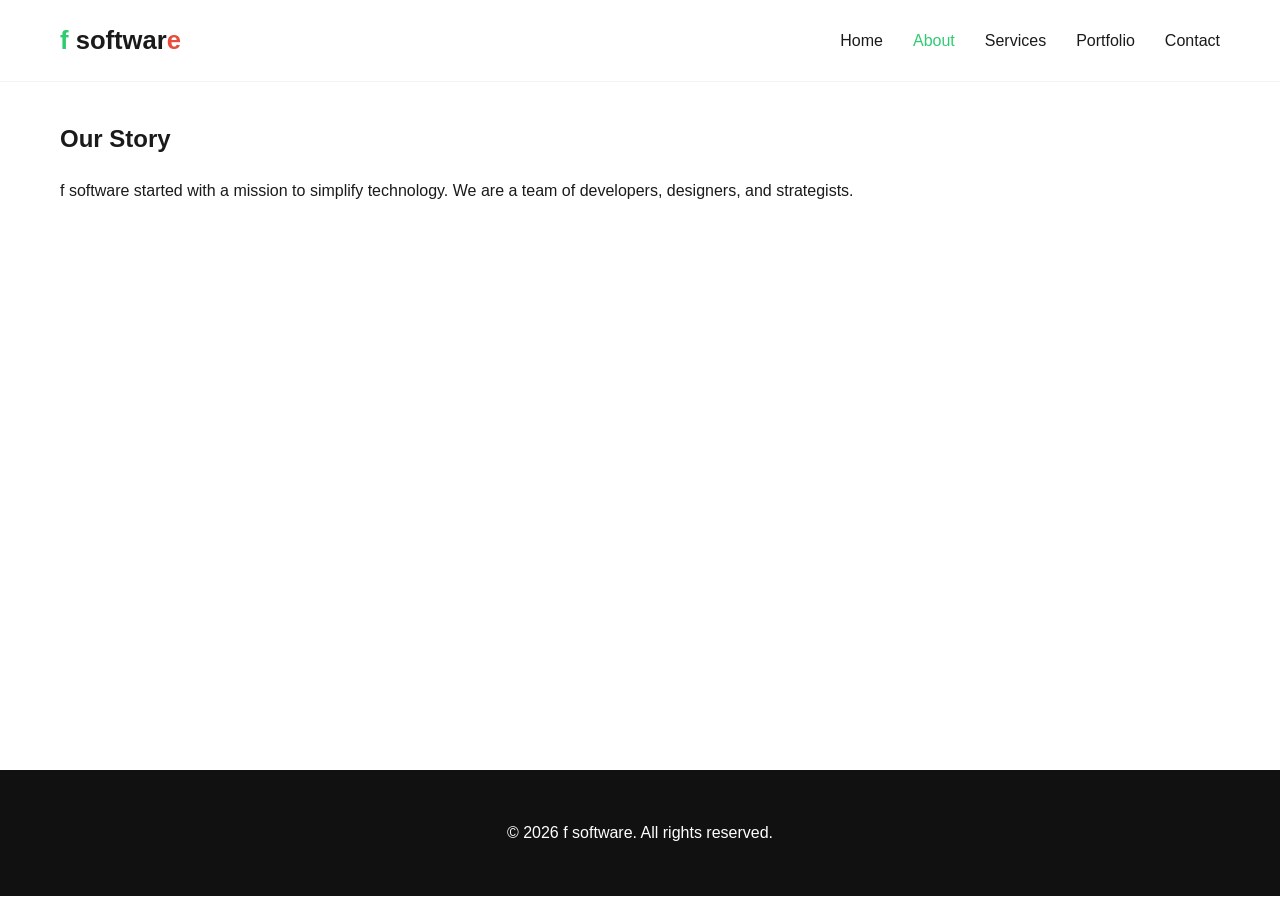
==== about.html @ 9ffc1ad4 "Add about.html with company information" ====
<!DOCTYPE html>
<html lang="en">
<head>
    <link rel="stylesheet" href="style.css">
    <title>About Us | f software</title>
</head>
<body>
    <header>
        <div class="container">
            <nav>
                <div class="logo"><span class="f">f</span> softwar<span class="e">e</span></div>
                <ul class="nav-links">
                    <li><a href="index.html">Home</a></li>
                    <li><a href="about.html" class="active">About</a></li>
                    <li><a href="services.html">Services</a></li>
                    <li><a href="portfolio.html">Portfolio</a></li>
                    <li><a href="contact.html">Contact</a></li>
                </ul>
            </nav>
        </div>
    </header>

    <section>
        <div class="container">
            <h2>Our Story</h2>
            <p style="margin-top: 20px;">f software started with a mission to simplify technology. We are a team of developers, designers, and strategists.</p>
        </div>
    </section>

    <footer><p>&copy; 2026 f software. All rights reserved.</p></footer>
</body>
</html>
---- style.css ----
:root {
    --primary-green: #2ecc71;
    --primary-black: #1a1a1a;
    --primary-red: #e74c3c;
    --white: #ffffff;
    --text-gray: #555;
    --transition: all 0.3s ease;
}

* { margin: 0; padding: 0; box-sizing: border-box; font-family: 'Inter', sans-serif; }
body { line-height: 1.6; color: var(--primary-black); }
a { text-decoration: none; transition: var(--transition); }
ul { list-style: none; }
.container { max-width: 1200px; margin: 0 auto; padding: 0 20px; }

/* Header & Nav */
header {
    position: fixed; top: 0; width: 100%; z-index: 1000;
    background: rgba(255, 255, 255, 0.6);
    backdrop-filter: blur(15px);
    border-bottom: 1px solid rgba(0,0,0,0.05);
    padding: 20px 0;
}
nav { display: flex; justify-content: space-between; align-items: center; }
.logo { font-size: 1.6rem; font-weight: 800; }
.logo .f { color: var(--primary-green); }
.logo .e { color: var(--primary-red); }

.nav-links { display: flex; gap: 30px; }
.nav-links a { color: var(--primary-black); font-weight: 500; }
.nav-links a:hover, .nav-links a.active { color: var(--primary-green); }

/* Common Sections */
section { padding: 120px 0; min-height: 80vh; }
h1 { font-size: 3.5rem; margin-bottom: 20px; }
.btn { padding: 12px 30px; border-radius: 50px; display: inline-block; font-weight: 600; cursor: pointer; border: none; }
.btn-green { background: var(--primary-green); color: white; }

/* Footer */
footer { background: #111; color: white; padding: 50px 0; text-align: center; margin-top: 50px; }
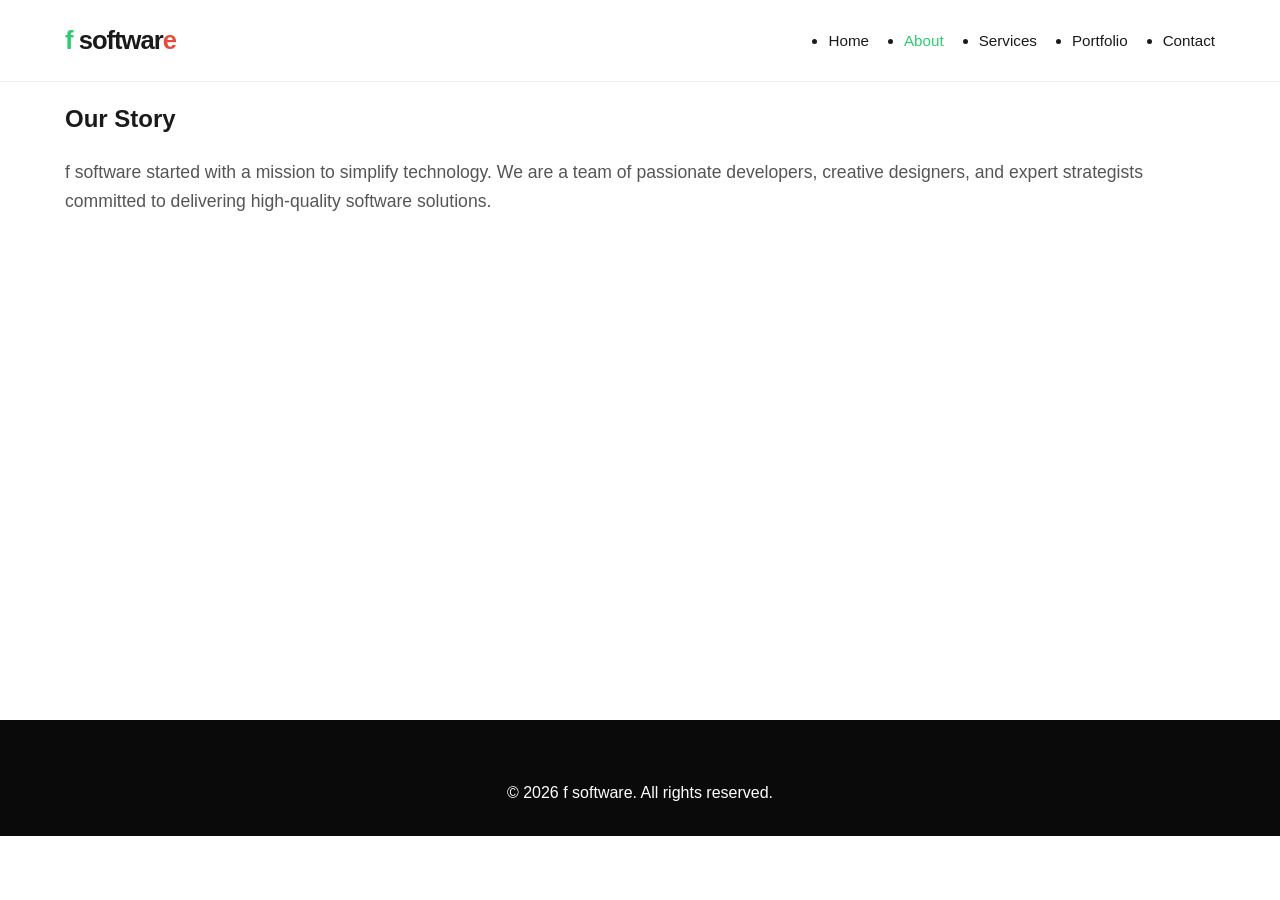
==== commit ae77b3c1: "Enhance About Us section and add mobile menu toggle Updated the About Us section to enhance the desc" ====
--- a/about.html
+++ b/about.html
@@ -1,6 +1,8 @@
 <!DOCTYPE html>
 <html lang="en">
 <head>
+    <meta charset="UTF-8">
+    <meta name="viewport" content="width=device-width, initial-scale=1.0">
     <link rel="stylesheet" href="style.css">
     <title>About Us | f software</title>
 </head>
@@ -9,6 +11,7 @@
         <div class="container">
             <nav>
                 <div class="logo"><span class="f">f</span> softwar<span class="e">e</span></div>
+                <div class="menu-toggle" id="mobile-menu">☰</div>
                 <ul class="nav-links">
                     <li><a href="index.html">Home</a></li>
                     <li><a href="about.html" class="active">About</a></li>
@@ -23,10 +26,12 @@
     <section>
         <div class="container">
             <h2>Our Story</h2>
-            <p style="margin-top: 20px;">f software started with a mission to simplify technology. We are a team of developers, designers, and strategists.</p>
+            <p style="margin-top: 20px; font-size: 1.1rem; color: var(--text-gray);">f software started with a mission to simplify technology. We are a team of passionate developers, creative designers, and expert strategists committed to delivering high-quality software solutions.</p>
         </div>
     </section>
 
     <footer><p>&copy; 2026 f software. All rights reserved.</p></footer>
+
+    <script src="script.js"></script>
 </body>
 </html>
--- a/style.css
+++ b/style.css
@@ -1,40 +1,171 @@
+/* --- Root Variables & Reset --- */
 :root {
     --primary-green: #2ecc71;
     --primary-black: #1a1a1a;
     --primary-red: #e74c3c;
     --white: #ffffff;
+    --light-bg: #f8f9fa;
     --text-gray: #555;
-    --transition: all 0.3s ease;
+    --transition: all 0.4s cubic-bezier(0.165, 0.84, 0.44, 1);
+    --shadow: 0 10px 30px rgba(0,0,0,0.08);
 }
 
-* { margin: 0; padding: 0; box-sizing: border-box; font-family: 'Inter', sans-serif; }
-body { line-height: 1.6; color: var(--primary-black); }
-a { text-decoration: none; transition: var(--transition); }
-ul { list-style: none; }
-.container { max-width: 1200px; margin: 0 auto; padding: 0 20px; }
+* {
+    margin: 0;
+    padding: 0;
+    box-sizing: border-box;
+    font-family: 'Inter', -apple-system, sans-serif;
+}
 
-/* Header & Nav */
+html { scroll-behavior: smooth; }
+
+body {
+    line-height: 1.6;
+    color: var(--primary-black);
+    background-color: var(--white);
+    overflow-x: hidden;
+}
+
+.container {
+    max-width: 1200px;
+    margin: 0 auto;
+    padding: 0 25px;
+}
+
+/* --- Navigation Header --- */
 header {
-    position: fixed; top: 0; width: 100%; z-index: 1000;
-    background: rgba(255, 255, 255, 0.6);
+    position: fixed;
+    top: 0;
+    width: 100%;
+    z-index: 1000;
+    padding: 20px 0;
+    background: rgba(255, 255, 255, 0.4);
     backdrop-filter: blur(15px);
+    -webkit-backdrop-filter: blur(15px);
     border-bottom: 1px solid rgba(0,0,0,0.05);
-    padding: 20px 0;
+    transition: var(--transition);
 }
-nav { display: flex; justify-content: space-between; align-items: center; }
-.logo { font-size: 1.6rem; font-weight: 800; }
+
+header.scrolled {
+    padding: 12px 0;
+    background: rgba(255, 255, 255, 0.9);
+    box-shadow: var(--shadow);
+}
+
+nav {
+    display: flex;
+    justify-content: space-between;
+    align-items: center;
+}
+
+.logo {
+    font-size: 1.6rem;
+    font-weight: 800;
+    letter-spacing: -1px;
+}
+
 .logo .f { color: var(--primary-green); }
 .logo .e { color: var(--primary-red); }
 
-.nav-links { display: flex; gap: 30px; }
-.nav-links a { color: var(--primary-black); font-weight: 500; }
-.nav-links a:hover, .nav-links a.active { color: var(--primary-green); }
+.nav-links {
+    display: flex;
+    gap: 35px;
+    align-items: center;
+}
 
-/* Common Sections */
-section { padding: 120px 0; min-height: 80vh; }
-h1 { font-size: 3.5rem; margin-bottom: 20px; }
-.btn { padding: 12px 30px; border-radius: 50px; display: inline-block; font-weight: 600; cursor: pointer; border: none; }
-.btn-green { background: var(--primary-green); color: white; }
+.nav-links a {
+    color: var(--primary-black);
+    font-weight: 500;
+    font-size: 0.95rem;
+    text-decoration: none;
+    transition: var(--transition);
+}
 
-/* Footer */
-footer { background: #111; color: white; padding: 50px 0; text-align: center; margin-top: 50px; }
+.nav-links a:hover, .nav-links a.active {
+    color: var(--primary-green);
+}
+
+/* Hamburger Menu Toggle */
+.menu-toggle {
+    display: none;
+    font-size: 1.8rem;
+    cursor: pointer;
+    user-select: none;
+}
+
+/* --- Sections Common --- */
+section {
+    padding: 100px 0;
+    min-height: 80vh;
+}
+
+.btn {
+    padding: 14px 32px;
+    border-radius: 50px;
+    font-weight: 600;
+    display: inline-block;
+    border: none;
+    cursor: pointer;
+    transition: var(--transition);
+    text-decoration: none;
+}
+
+.btn-green {
+    background: var(--primary-green);
+    color: white;
+}
+
+.btn-green:hover {
+    transform: translateY(-3px);
+    box-shadow: 0 10px 20px rgba(46, 204, 113, 0.2);
+}
+
+/* --- Mobile Responsive (Media Query) --- */
+@media (max-width: 768px) {
+    header { padding: 15px 0; }
+    
+    .menu-toggle { display: block; }
+
+    .nav-links {
+        position: fixed;
+        top: 0;
+        right: -100%; /* স্ক্রিনের বাইরে */
+        width: 80%;
+        height: 100vh;
+        background: white;
+        flex-direction: column;
+        justify-content: center;
+        gap: 30px;
+        box-shadow: -10px 0 30px rgba(0,0,0,0.1);
+        transition: 0.5s cubic-bezier(0.77,0.2,0.05,1.0);
+    }
+
+    .nav-links.active {
+        right: 0; /* স্ক্রিনে চলে আসবে */
+    }
+
+    /* Titles & Spacing */
+    h1 { font-size: 2.2rem !important; }
+    h2 { font-size: 1.8rem !important; }
+    
+    /* Grid adjustments */
+    .grid, .portfolio-grid, .services-grid {
+        grid-template-columns: 1fr !important;
+    }
+}
+
+/* --- Footer --- */
+footer {
+    background: #0a0a0a;
+    color: white;
+    padding: 60px 0 30px;
+    text-align: center;
+}
+
+.footer-bottom {
+    border-top: 1px solid #222;
+    padding-top: 25px;
+    margin-top: 30px;
+    font-size: 0.9rem;
+    color: #666;
+}
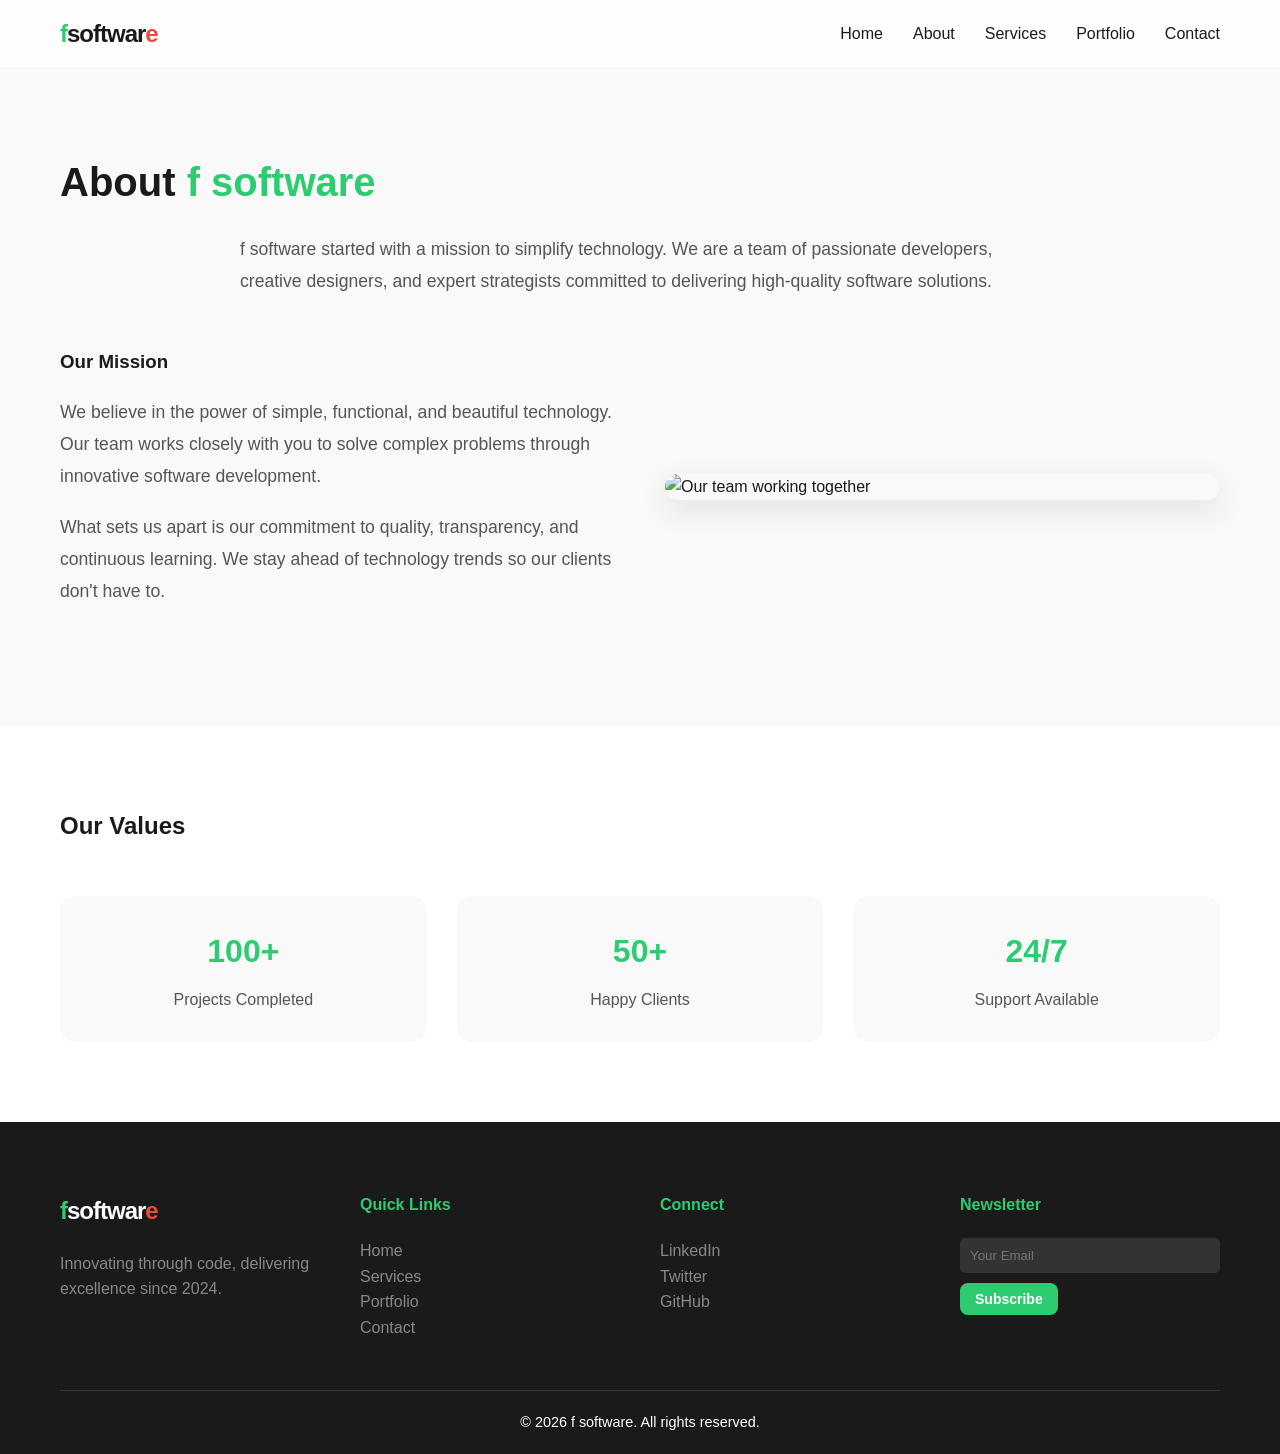
==== commit 5fb3e341: "Add styles and content to about.html" ====
--- a/about.html
+++ b/about.html
@@ -5,12 +5,116 @@
     <meta name="viewport" content="width=device-width, initial-scale=1.0">
     <link rel="stylesheet" href="style.css">
     <title>About Us | f software</title>
+    <style>
+        /* About page specific styles */
+        .about-section {
+            padding: 150px 0 100px;
+            min-height: 60vh;
+            background: var(--light-gray);
+        }
+        
+        .about-section h2 {
+            font-size: 2.5rem;
+            margin-bottom: 20px;
+            color: var(--primary-black);
+        }
+        
+        .about-section h2 span {
+            color: var(--primary-green);
+        }
+        
+        .about-section p {
+            max-width: 800px;
+            margin: 20px auto;
+            font-size: 1.1rem;
+            color: var(--text-gray);
+            line-height: 1.8;
+        }
+        
+        .about-grid {
+            display: grid;
+            grid-template-columns: 1fr 1fr;
+            gap: 50px;
+            align-items: center;
+            margin-top: 50px;
+        }
+        
+        .about-image {
+            width: 100%;
+            border-radius: 20px;
+            overflow: hidden;
+            box-shadow: var(--shadow);
+        }
+        
+        .about-image img {
+            width: 100%;
+            height: auto;
+            display: block;
+            transition: var(--transition);
+        }
+        
+        .about-image:hover img {
+            transform: scale(1.05);
+        }
+        
+        .values-section {
+            padding: 80px 0;
+            background: white;
+        }
+        
+        .values-grid {
+            display: grid;
+            grid-template-columns: repeat(3, 1fr);
+            gap: 30px;
+            margin-top: 50px;
+        }
+        
+        .value-card {
+            text-align: center;
+            padding: 30px;
+            border-radius: 15px;
+            background: var(--light-gray);
+            transition: var(--transition);
+        }
+        
+        .value-card:hover {
+            transform: translateY(-10px);
+            box-shadow: var(--shadow);
+        }
+        
+        .value-card h3 {
+            color: var(--primary-green);
+            font-size: 2rem;
+            margin-bottom: 10px;
+        }
+        
+        .value-card p {
+            color: var(--text-gray);
+        }
+        
+        .team-section {
+            padding: 80px 0;
+            background: var(--light-gray);
+        }
+        
+        @media (max-width: 768px) {
+            .about-grid {
+                grid-template-columns: 1fr;
+            }
+            
+            .values-grid {
+                grid-template-columns: 1fr;
+            }
+        }
+    </style>
 </head>
 <body>
     <header>
         <div class="container">
             <nav>
-                <div class="logo"><span class="f">f</span> softwar<span class="e">e</span></div>
+                <div class="logo">
+                    <span class="f">f</span><span class="soft">softwar</span><span class="e">e</span>
+                </div>
                 <div class="menu-toggle" id="mobile-menu">☰</div>
                 <ul class="nav-links">
                     <li><a href="index.html">Home</a></li>
@@ -23,14 +127,81 @@
         </div>
     </header>
 
-    <section>
+    <main>
+        <!-- About Section -->
+        <section class="about-section">
+            <div class="container">
+                <h2 class="reveal">About <span>f software</span></h2>
+                <p class="reveal">f software started with a mission to simplify technology. We are a team of passionate developers, creative designers, and expert strategists committed to delivering high-quality software solutions.</p>
+                
+                <div class="about-grid">
+                    <div class="reveal">
+                        <h3>Our Mission</h3>
+                        <p>We believe in the power of simple, functional, and beautiful technology. Our team works closely with you to solve complex problems through innovative software development.</p>
+                        <p>What sets us apart is our commitment to quality, transparency, and continuous learning. We stay ahead of technology trends so our clients don't have to.</p>
+                    </div>
+                    <div class="about-image reveal">
+                        <img src="https://images.unsplash.com/photo-1522071820081-009f0129c71c?auto=format&fit=crop&w=600&q=80" alt="Our team working together">
+                    </div>
+                </div>
+            </div>
+        </section>
+
+        <!-- Values Section -->
+        <section class="values-section">
+            <div class="container">
+                <h2 class="section-title reveal">Our Values</h2>
+                <div class="values-grid">
+                    <div class="value-card reveal">
+                        <h3>100+</h3>
+                        <p>Projects Completed</p>
+                    </div>
+                    <div class="value-card reveal">
+                        <h3>50+</h3>
+                        <p>Happy Clients</p>
+                    </div>
+                    <div class="value-card reveal">
+                        <h3>24/7</h3>
+                        <p>Support Available</p>
+                    </div>
+                </div>
+            </div>
+        </section>
+    </main>
+
+    <footer>
         <div class="container">
-            <h2>Our Story</h2>
-            <p style="margin-top: 20px; font-size: 1.1rem; color: var(--text-gray);">f software started with a mission to simplify technology. We are a team of passionate developers, creative designers, and expert strategists committed to delivering high-quality software solutions.</p>
+            <div class="footer-grid">
+                <div class="footer-col">
+                    <div class="logo" style="margin-bottom: 20px;">
+                        <span class="f">f</span><span style="color: white;">softwar</span><span class="e">e</span>
+                    </div>
+                    <p style="color: #888;">Innovating through code, delivering excellence since 2024.</p>
+                </div>
+                <div class="footer-col">
+                    <h4>Quick Links</h4>
+                    <ul style="color: #888;">
+                        <li><a href="index.html">Home</a></li>
+                        <li><a href="services.html">Services</a></li>
+                        <li><a href="portfolio.html">Portfolio</a></li>
+                        <li><a href="contact.html">Contact</a></li>
+                    </ul>
+                </div>
+                <div class="footer-col">
+                    <h4>Connect</h4>
+                    <p style="color: #888;">LinkedIn<br>Twitter<br>GitHub</p>
+                </div>
+                <div class="footer-col">
+                    <h4>Newsletter</h4>
+                    <input type="email" placeholder="Your Email" style="width: 100%; padding: 10px; background: #333; border: none; color: white; margin-bottom: 10px; border-radius: 5px;">
+                    <button class="btn btn-primary" style="padding: 8px 15px; font-size: 14px;">Subscribe</button>
+                </div>
+            </div>
+            <div class="footer-bottom">
+                <p>&copy; 2026 f software. All rights reserved.</p>
+            </div>
         </div>
-    </section>
-
-    <footer><p>&copy; 2026 f software. All rights reserved.</p></footer>
+    </footer>
 
     <script src="script.js"></script>
 </body>
--- a/style.css
+++ b/style.css
@@ -1,23 +1,22 @@
-/* --- Root Variables & Reset --- */
+/* --- Root Variables --- */
 :root {
     --primary-green: #2ecc71;
     --primary-black: #1a1a1a;
     --primary-red: #e74c3c;
     --white: #ffffff;
-    --light-bg: #f8f9fa;
+    --light-gray: #f9f9f9;
     --text-gray: #555;
-    --transition: all 0.4s cubic-bezier(0.165, 0.84, 0.44, 1);
-    --shadow: 0 10px 30px rgba(0,0,0,0.08);
+    --transition: all 0.3s cubic-bezier(0.25, 0.8, 0.25, 1);
+    --shadow: 0 10px 30px rgba(0,0,0,0.1);
 }
 
+/* --- Global Styles --- */
 * {
     margin: 0;
     padding: 0;
     box-sizing: border-box;
-    font-family: 'Inter', -apple-system, sans-serif;
+    font-family: 'Inter', -apple-system, BlinkMacSystemFont, "Segoe UI", Roboto, sans-serif;
 }
-
-html { scroll-behavior: smooth; }
 
 body {
     line-height: 1.6;
@@ -26,30 +25,45 @@
     overflow-x: hidden;
 }
 
+html {
+    scroll-behavior: smooth;
+}
+
+ul { list-style: none; }
+a { text-decoration: none; color: inherit; transition: var(--transition); }
+
 .container {
     max-width: 1200px;
     margin: 0 auto;
-    padding: 0 25px;
+    padding: 0 20px;
 }
 
-/* --- Navigation Header --- */
+.btn {
+    padding: 12px 28px;
+    border-radius: 8px;
+    font-weight: 600;
+    cursor: pointer;
+    display: inline-block;
+    border: none;
+    transition: var(--transition);
+}
+
+.btn-primary { background: var(--primary-green); color: white; }
+.btn-primary:hover { background: #27ae60; transform: translateY(-3px); box-shadow: var(--shadow); }
+
+.btn-secondary { background: transparent; border: 2px solid var(--primary-black); color: var(--primary-black); }
+.btn-secondary:hover { background: var(--primary-black); color: white; }
+
+/* --- Header & Navigation --- */
 header {
     position: fixed;
     top: 0;
     width: 100%;
     z-index: 1000;
-    padding: 20px 0;
-    background: rgba(255, 255, 255, 0.4);
-    backdrop-filter: blur(15px);
-    -webkit-backdrop-filter: blur(15px);
+    background: rgba(255, 255, 255, 0.8);
+    backdrop-filter: blur(10px);
     border-bottom: 1px solid rgba(0,0,0,0.05);
-    transition: var(--transition);
-}
-
-header.scrolled {
-    padding: 12px 0;
-    background: rgba(255, 255, 255, 0.9);
-    box-shadow: var(--shadow);
+    padding: 15px 0;
 }
 
 nav {
@@ -59,113 +73,55 @@
 }
 
 .logo {
-    font-size: 1.6rem;
+    font-size: 1.5rem;
     font-weight: 800;
     letter-spacing: -1px;
 }
 
-.logo .f { color: var(--primary-green); }
-.logo .e { color: var(--primary-red); }
+.logo span.f { color: var(--primary-green); }
+.logo span.soft { color: var(--primary-black); }
+.logo span.e { color: var(--primary-red); }
 
-.nav-links {
-    display: flex;
-    gap: 35px;
-    align-items: center;
-}
+.nav-links { display: flex; gap: 30px; }
+.nav-links a:hover { color: var(--primary-green); }
 
-.nav-links a {
-    color: var(--primary-black);
-    font-weight: 500;
-    font-size: 0.95rem;
-    text-decoration: none;
-    transition: var(--transition);
-}
-
-.nav-links a:hover, .nav-links a.active {
-    color: var(--primary-green);
-}
-
-/* Hamburger Menu Toggle */
-.menu-toggle {
-    display: none;
-    font-size: 1.8rem;
-    cursor: pointer;
-    user-select: none;
-}
-
-/* --- Sections Common --- */
-section {
-    padding: 100px 0;
-    min-height: 80vh;
-}
-
-.btn {
-    padding: 14px 32px;
-    border-radius: 50px;
-    font-weight: 600;
-    display: inline-block;
-    border: none;
-    cursor: pointer;
-    transition: var(--transition);
-    text-decoration: none;
-}
-
-.btn-green {
-    background: var(--primary-green);
-    color: white;
-}
-
-.btn-green:hover {
-    transform: translateY(-3px);
-    box-shadow: 0 10px 20px rgba(46, 204, 113, 0.2);
-}
-
-/* --- Mobile Responsive (Media Query) --- */
-@media (max-width: 768px) {
-    header { padding: 15px 0; }
-    
-    .menu-toggle { display: block; }
-
-    .nav-links {
-        position: fixed;
-        top: 0;
-        right: -100%; /* স্ক্রিনের বাইরে */
-        width: 80%;
-        height: 100vh;
-        background: white;
-        flex-direction: column;
-        justify-content: center;
-        gap: 30px;
-        box-shadow: -10px 0 30px rgba(0,0,0,0.1);
-        transition: 0.5s cubic-bezier(0.77,0.2,0.05,1.0);
-    }
-
-    .nav-links.active {
-        right: 0; /* স্ক্রিনে চলে আসবে */
-    }
-
-    /* Titles & Spacing */
-    h1 { font-size: 2.2rem !important; }
-    h2 { font-size: 1.8rem !important; }
-    
-    /* Grid adjustments */
-    .grid, .portfolio-grid, .services-grid {
-        grid-template-columns: 1fr !important;
-    }
-}
+.menu-toggle { display: none; font-size: 1.5rem; cursor: pointer; }
 
 /* --- Footer --- */
 footer {
-    background: #0a0a0a;
+    background: var(--primary-black);
     color: white;
-    padding: 60px 0 30px;
-    text-align: center;
+    padding: 70px 0 20px;
 }
 
-.footer-bottom {
-    border-top: 1px solid #222;
-    padding-top: 25px;
-    margin-top: 30px;
-    font-size: 0.9rem;
-    color: #666;
+.footer-grid {
+    display: grid;
+    grid-template-columns: repeat(auto-fit, minmax(200px, 1fr));
+    gap: 40px;
+    margin-bottom: 50px;
 }
+
+.footer-col h4 { margin-bottom: 20px; color: var(--primary-green); }
+.footer-bottom { text-align: center; padding-top: 20px; border-top: 1px solid #333; font-size: 0.9rem; }
+
+/* --- Animations --- */
+.reveal { opacity: 0; transform: translateY(30px); transition: 0.8s all ease; }
+.reveal.active { opacity: 1; transform: translateY(0); }
+
+/* --- Mobile Responsive --- */
+@media (max-width: 768px) {
+    .nav-links {
+        position: fixed;
+        top: 70px;
+        right: -100%;
+        background: white;
+        flex-direction: column;
+        width: 100%;
+        text-align: center;
+        padding: 40px;
+        box-shadow: var(--shadow);
+        transition: 0.4s;
+    }
+    .nav-links.active { right: 0; }
+    .menu-toggle { display: block; }
+}
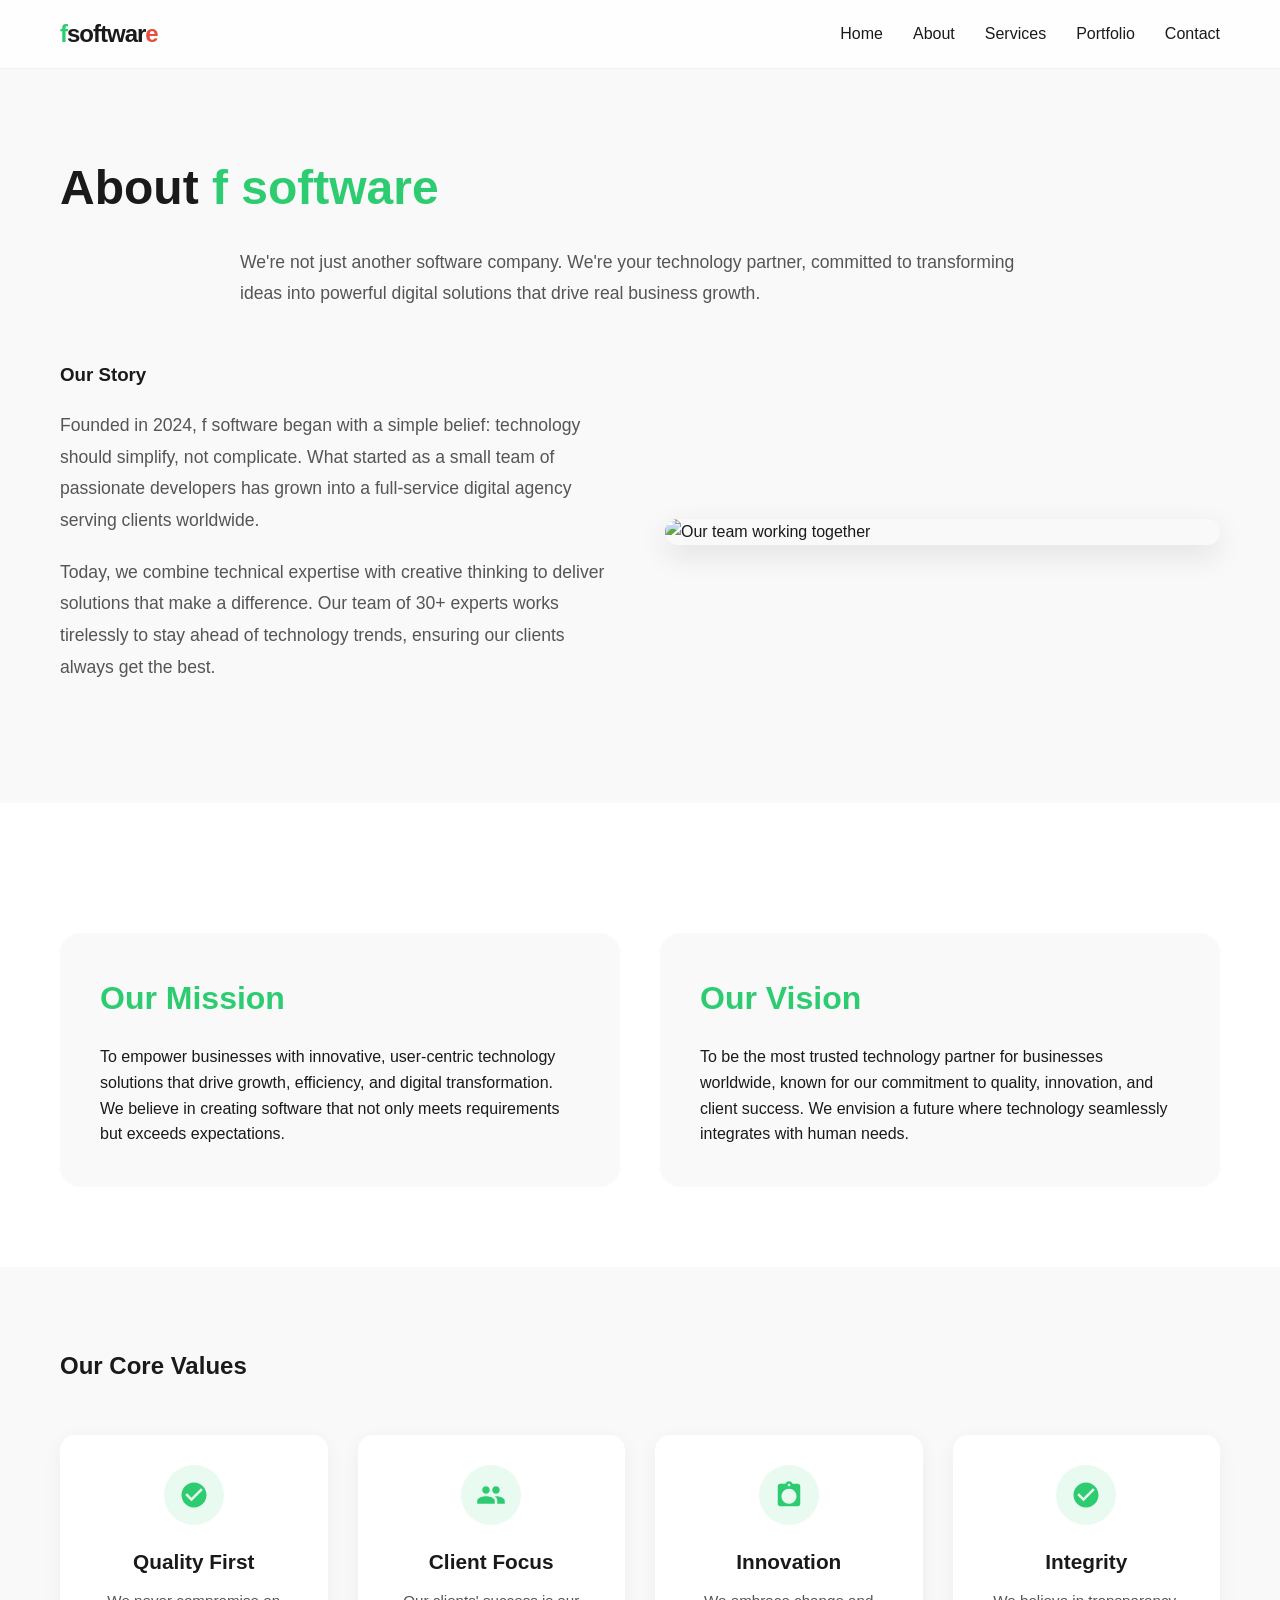
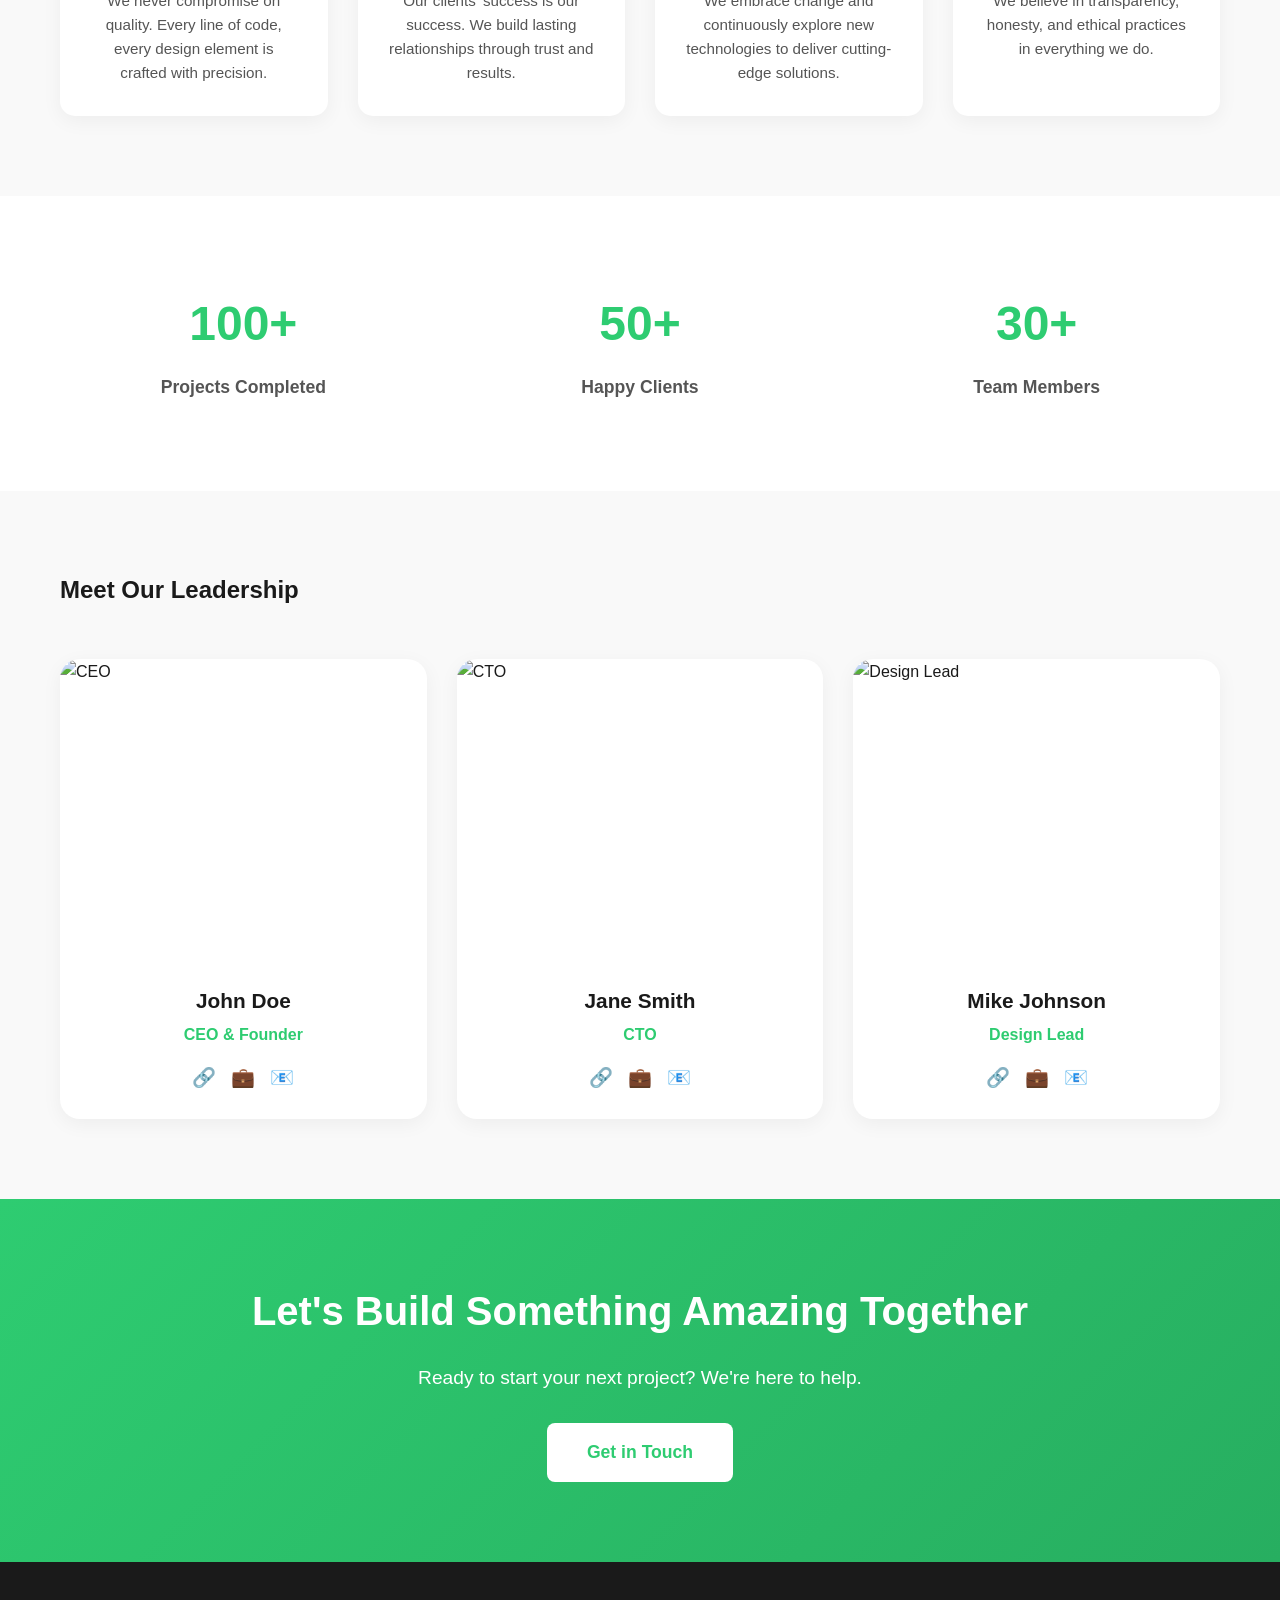
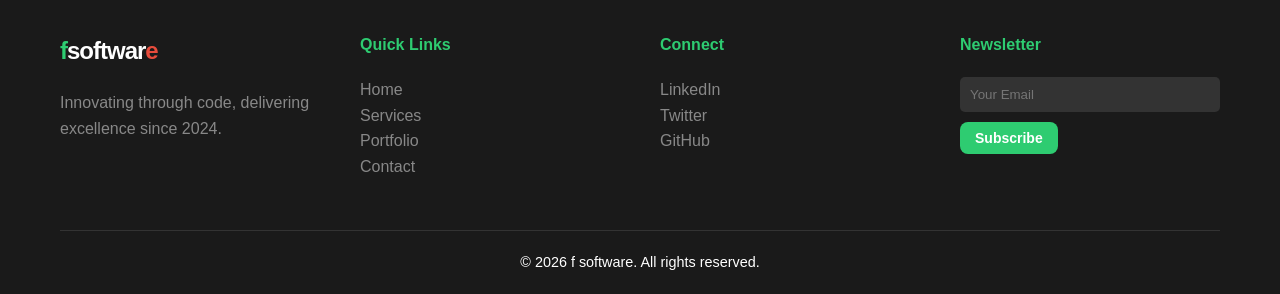
==== commit 9f31ef2c: "Revamp about page layout and content" ====
--- a/about.html
+++ b/about.html
@@ -9,12 +9,11 @@
         /* About page specific styles */
         .about-section {
             padding: 150px 0 100px;
-            min-height: 60vh;
             background: var(--light-gray);
         }
         
         .about-section h2 {
-            font-size: 2.5rem;
+            font-size: 3rem;
             margin-bottom: 20px;
             color: var(--primary-black);
         }
@@ -57,52 +56,250 @@
             transform: scale(1.05);
         }
         
+        .mission-vision {
+            padding: 80px 0;
+            background: white;
+        }
+        
+        .mission-vision-grid {
+            display: grid;
+            grid-template-columns: repeat(2, 1fr);
+            gap: 40px;
+            margin-top: 50px;
+        }
+        
+        .mission-card, .vision-card {
+            padding: 40px;
+            border-radius: 20px;
+            background: var(--light-gray);
+            transition: var(--transition);
+            height: 100%;
+        }
+        
+        .mission-card:hover, .vision-card:hover {
+            transform: translateY(-10px);
+            box-shadow: var(--shadow);
+        }
+        
+        .mission-card h3, .vision-card h3 {
+            color: var(--primary-green);
+            font-size: 2rem;
+            margin-bottom: 20px;
+        }
+        
         .values-section {
             padding: 80px 0;
+            background: var(--light-gray);
+        }
+        
+        .values-grid {
+            display: grid;
+            grid-template-columns: repeat(4, 1fr);
+            gap: 30px;
+            margin-top: 50px;
+        }
+        
+        .value-card {
+            text-align: center;
+            padding: 30px;
+            border-radius: 15px;
             background: white;
-        }
-        
-        .values-grid {
+            transition: var(--transition);
+            box-shadow: 0 5px 20px rgba(0,0,0,0.05);
+        }
+        
+        .value-card:hover {
+            transform: translateY(-10px);
+            box-shadow: var(--shadow);
+        }
+        
+        .value-icon {
+            width: 60px;
+            height: 60px;
+            background: rgba(46, 204, 113, 0.1);
+            border-radius: 50%;
+            display: flex;
+            align-items: center;
+            justify-content: center;
+            margin: 0 auto 20px;
+        }
+        
+        .value-icon svg {
+            width: 30px;
+            height: 30px;
+            fill: var(--primary-green);
+        }
+        
+        .value-card h4 {
+            color: var(--primary-black);
+            font-size: 1.3rem;
+            margin-bottom: 10px;
+        }
+        
+        .value-card p {
+            color: var(--text-gray);
+            font-size: 0.95rem;
+            line-height: 1.6;
+        }
+        
+        .stats-section {
+            padding: 60px 0;
+            background: white;
+        }
+        
+        .stats-grid {
+            display: grid;
+            grid-template-columns: repeat(3, 1fr);
+            gap: 30px;
+            text-align: center;
+        }
+        
+        .stat-item {
+            padding: 30px;
+        }
+        
+        .stat-item h3 {
+            color: var(--primary-green);
+            font-size: 3rem;
+            margin-bottom: 10px;
+        }
+        
+        .stat-item p {
+            color: var(--text-gray);
+            font-weight: 600;
+            font-size: 1.1rem;
+        }
+        
+        .team-section {
+            padding: 80px 0;
+            background: var(--light-gray);
+        }
+        
+        .team-grid {
             display: grid;
             grid-template-columns: repeat(3, 1fr);
             gap: 30px;
             margin-top: 50px;
         }
         
-        .value-card {
-            text-align: center;
-            padding: 30px;
-            border-radius: 15px;
-            background: var(--light-gray);
+        .team-member {
+            background: white;
+            border-radius: 20px;
+            overflow: hidden;
+            box-shadow: 0 5px 20px rgba(0,0,0,0.05);
             transition: var(--transition);
         }
         
-        .value-card:hover {
+        .team-member:hover {
             transform: translateY(-10px);
             box-shadow: var(--shadow);
         }
         
-        .value-card h3 {
+        .member-image {
+            width: 100%;
+            height: 300px;
+            overflow: hidden;
+        }
+        
+        .member-image img {
+            width: 100%;
+            height: 100%;
+            object-fit: cover;
+            transition: var(--transition);
+        }
+        
+        .team-member:hover .member-image img {
+            transform: scale(1.1);
+        }
+        
+        .member-info {
+            padding: 25px;
+            text-align: center;
+        }
+        
+        .member-info h4 {
+            font-size: 1.3rem;
+            margin-bottom: 5px;
+            color: var(--primary-black);
+        }
+        
+        .member-info p {
             color: var(--primary-green);
-            font-size: 2rem;
-            margin-bottom: 10px;
-        }
-        
-        .value-card p {
+            font-weight: 600;
+            margin-bottom: 15px;
+        }
+        
+        .member-social {
+            display: flex;
+            justify-content: center;
+            gap: 15px;
+        }
+        
+        .member-social a {
             color: var(--text-gray);
-        }
-        
-        .team-section {
+            font-size: 1.2rem;
+        }
+        
+        .member-social a:hover {
+            color: var(--primary-green);
+        }
+        
+        .cta-section {
+            text-align: center;
             padding: 80px 0;
-            background: var(--light-gray);
+            background: linear-gradient(135deg, var(--primary-green) 0%, #27ae60 100%);
+            color: white;
+        }
+        
+        .cta-section h2 {
+            font-size: 2.5rem;
+            margin-bottom: 20px;
+        }
+        
+        .cta-section p {
+            font-size: 1.2rem;
+            margin-bottom: 30px;
+            opacity: 0.9;
+        }
+        
+        .cta-section .btn {
+            background: white;
+            color: var(--primary-green);
+            font-size: 1.1rem;
+            padding: 15px 40px;
+        }
+        
+        .cta-section .btn:hover {
+            background: var(--primary-black);
+            color: white;
         }
         
         @media (max-width: 768px) {
+            .about-section {
+                padding: 120px 0 60px;
+            }
+            
+            .about-section h2 {
+                font-size: 2.2rem;
+            }
+            
             .about-grid {
                 grid-template-columns: 1fr;
             }
             
+            .mission-vision-grid {
+                grid-template-columns: 1fr;
+            }
+            
             .values-grid {
+                grid-template-columns: 1fr;
+            }
+            
+            .stats-grid {
+                grid-template-columns: 1fr;
+            }
+            
+            .team-grid {
                 grid-template-columns: 1fr;
             }
         }
@@ -128,20 +325,36 @@
     </header>
 
     <main>
-        <!-- About Section -->
+        <!-- Hero About Section -->
         <section class="about-section">
             <div class="container">
                 <h2 class="reveal">About <span>f software</span></h2>
-                <p class="reveal">f software started with a mission to simplify technology. We are a team of passionate developers, creative designers, and expert strategists committed to delivering high-quality software solutions.</p>
+                <p class="reveal">We're not just another software company. We're your technology partner, committed to transforming ideas into powerful digital solutions that drive real business growth.</p>
                 
                 <div class="about-grid">
                     <div class="reveal">
-                        <h3>Our Mission</h3>
-                        <p>We believe in the power of simple, functional, and beautiful technology. Our team works closely with you to solve complex problems through innovative software development.</p>
-                        <p>What sets us apart is our commitment to quality, transparency, and continuous learning. We stay ahead of technology trends so our clients don't have to.</p>
+                        <h3>Our Story</h3>
+                        <p>Founded in 2024, f software began with a simple belief: technology should simplify, not complicate. What started as a small team of passionate developers has grown into a full-service digital agency serving clients worldwide.</p>
+                        <p>Today, we combine technical expertise with creative thinking to deliver solutions that make a difference. Our team of 30+ experts works tirelessly to stay ahead of technology trends, ensuring our clients always get the best.</p>
                     </div>
                     <div class="about-image reveal">
                         <img src="https://images.unsplash.com/photo-1522071820081-009f0129c71c?auto=format&fit=crop&w=600&q=80" alt="Our team working together">
+                    </div>
+                </div>
+            </div>
+        </section>
+
+        <!-- Mission & Vision Section -->
+        <section class="mission-vision">
+            <div class="container">
+                <div class="mission-vision-grid">
+                    <div class="mission-card reveal">
+                        <h3>Our Mission</h3>
+                        <p>To empower businesses with innovative, user-centric technology solutions that drive growth, efficiency, and digital transformation. We believe in creating software that not only meets requirements but exceeds expectations.</p>
+                    </div>
+                    <div class="vision-card reveal">
+                        <h3>Our Vision</h3>
+                        <p>To be the most trusted technology partner for businesses worldwide, known for our commitment to quality, innovation, and client success. We envision a future where technology seamlessly integrates with human needs.</p>
                     </div>
                 </div>
             </div>
@@ -150,21 +363,125 @@
         <!-- Values Section -->
         <section class="values-section">
             <div class="container">
-                <h2 class="section-title reveal">Our Values</h2>
+                <h2 class="section-title reveal">Our Core Values</h2>
                 <div class="values-grid">
                     <div class="value-card reveal">
+                        <div class="value-icon">
+                            <svg viewBox="0 0 24 24">
+                                <path d="M12 2C6.48 2 2 6.48 2 12s4.48 10 10 10 10-4.48 10-10S17.52 2 12 2zm-2 15l-5-5 1.41-1.41L10 14.17l7.59-7.59L19 8l-9 9z"/>
+                            </svg>
+                        </div>
+                        <h4>Quality First</h4>
+                        <p>We never compromise on quality. Every line of code, every design element is crafted with precision.</p>
+                    </div>
+                    <div class="value-card reveal">
+                        <div class="value-icon">
+                            <svg viewBox="0 0 24 24">
+                                <path d="M16 11c1.66 0 2.99-1.34 2.99-3S17.66 5 16 5c-1.66 0-3 1.34-3 3s1.34 3 3 3zm-8 0c1.66 0 2.99-1.34 2.99-3S9.66 5 8 5C6.34 5 5 6.34 5 8s1.34 3 3 3zm0 2c-2.33 0-7 1.17-7 3.5V19h14v-2.5c0-2.33-4.67-3.5-7-3.5zm8 0c-.29 0-.62.02-1 .05 1.16.84 2 1.87 2 3.45V19h6v-2.5c0-2.33-4.67-3.5-7-3.5z"/>
+                            </svg>
+                        </div>
+                        <h4>Client Focus</h4>
+                        <p>Our clients' success is our success. We build lasting relationships through trust and results.</p>
+                    </div>
+                    <div class="value-card reveal">
+                        <div class="value-icon">
+                            <svg viewBox="0 0 24 24">
+                                <path d="M19 3h-4.18C14.4 1.84 13.3 1 12 1c-1.3 0-2.4.84-2.82 2H5c-1.1 0-2 .9-2 2v14c0 1.1.9 2 2 2h14c1.1 0 2-.9 2-2V5c0-1.1-.9-2-2-2zm-7 0c.55 0 1 .45 1 1s-.45 1-1 1-1-.45-1-1 .45-1 1-1zm0 4c3.31 0 6 2.69 6 6s-2.69 6-6 6-6-2.69-6-6 2.69-6 6-6z"/>
+                            </svg>
+                        </div>
+                        <h4>Innovation</h4>
+                        <p>We embrace change and continuously explore new technologies to deliver cutting-edge solutions.</p>
+                    </div>
+                    <div class="value-card reveal">
+                        <div class="value-icon">
+                            <svg viewBox="0 0 24 24">
+                                <path d="M12 2C6.48 2 2 6.48 2 12s4.48 10 10 10 10-4.48 10-10S17.52 2 12 2zm-2 15l-5-5 1.41-1.41L10 14.17l7.59-7.59L19 8l-9 9z"/>
+                            </svg>
+                        </div>
+                        <h4>Integrity</h4>
+                        <p>We believe in transparency, honesty, and ethical practices in everything we do.</p>
+                    </div>
+                </div>
+            </div>
+        </section>
+
+        <!-- Statistics Section -->
+        <section class="stats-section">
+            <div class="container">
+                <div class="stats-grid">
+                    <div class="stat-item reveal">
                         <h3>100+</h3>
                         <p>Projects Completed</p>
                     </div>
-                    <div class="value-card reveal">
+                    <div class="stat-item reveal">
                         <h3>50+</h3>
                         <p>Happy Clients</p>
                     </div>
-                    <div class="value-card reveal">
-                        <h3>24/7</h3>
-                        <p>Support Available</p>
-                    </div>
-                </div>
+                    <div class="stat-item reveal">
+                        <h3>30+</h3>
+                        <p>Team Members</p>
+                    </div>
+                </div>
+            </div>
+        </section>
+
+        <!-- Team Section -->
+        <section class="team-section">
+            <div class="container">
+                <h2 class="section-title reveal">Meet Our Leadership</h2>
+                <div class="team-grid">
+                    <div class="team-member reveal">
+                        <div class="member-image">
+                            <img src="https://images.unsplash.com/photo-1560250097-0b93528c311a?auto=format&fit=crop&w=500&q=80" alt="CEO">
+                        </div>
+                        <div class="member-info">
+                            <h4>John Doe</h4>
+                            <p>CEO & Founder</p>
+                            <div class="member-social">
+                                <a href="#">🔗</a>
+                                <a href="#">💼</a>
+                                <a href="#">📧</a>
+                            </div>
+                        </div>
+                    </div>
+                    <div class="team-member reveal">
+                        <div class="member-image">
+                            <img src="https://images.unsplash.com/photo-1573496359142-b8d87734a5a2?auto=format&fit=crop&w=500&q=80" alt="CTO">
+                        </div>
+                        <div class="member-info">
+                            <h4>Jane Smith</h4>
+                            <p>CTO</p>
+                            <div class="member-social">
+                                <a href="#">🔗</a>
+                                <a href="#">💼</a>
+                                <a href="#">📧</a>
+                            </div>
+                        </div>
+                    </div>
+                    <div class="team-member reveal">
+                        <div class="member-image">
+                            <img src="https://images.unsplash.com/photo-1519085360753-af0119f7cbe7?auto=format&fit=crop&w=500&q=80" alt="Design Lead">
+                        </div>
+                        <div class="member-info">
+                            <h4>Mike Johnson</h4>
+                            <p>Design Lead</p>
+                            <div class="member-social">
+                                <a href="#">🔗</a>
+                                <a href="#">💼</a>
+                                <a href="#">📧</a>
+                            </div>
+                        </div>
+                    </div>
+                </div>
+            </div>
+        </section>
+
+        <!-- CTA Section -->
+        <section class="cta-section">
+            <div class="container">
+                <h2 class="reveal">Let's Build Something Amazing Together</h2>
+                <p class="reveal">Ready to start your next project? We're here to help.</p>
+                <a href="contact.html" class="btn reveal">Get in Touch</a>
             </div>
         </section>
     </main>
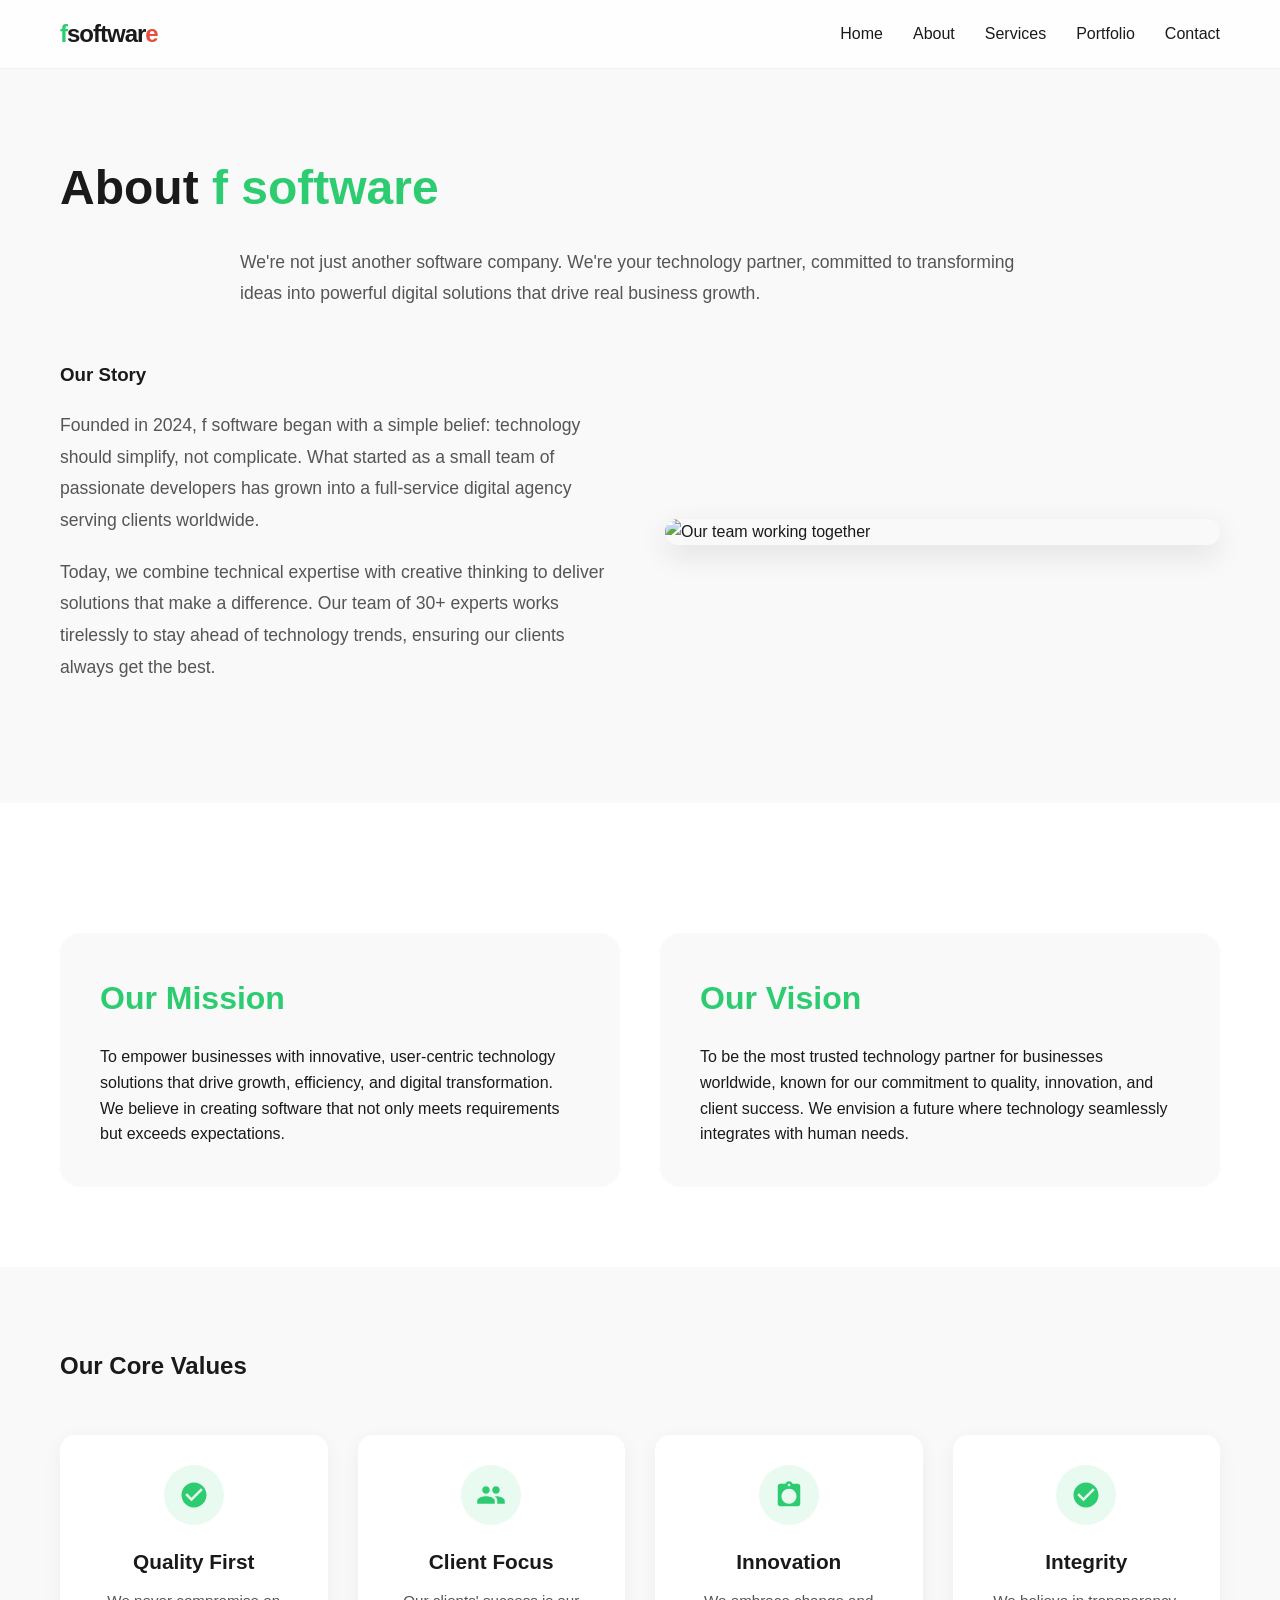
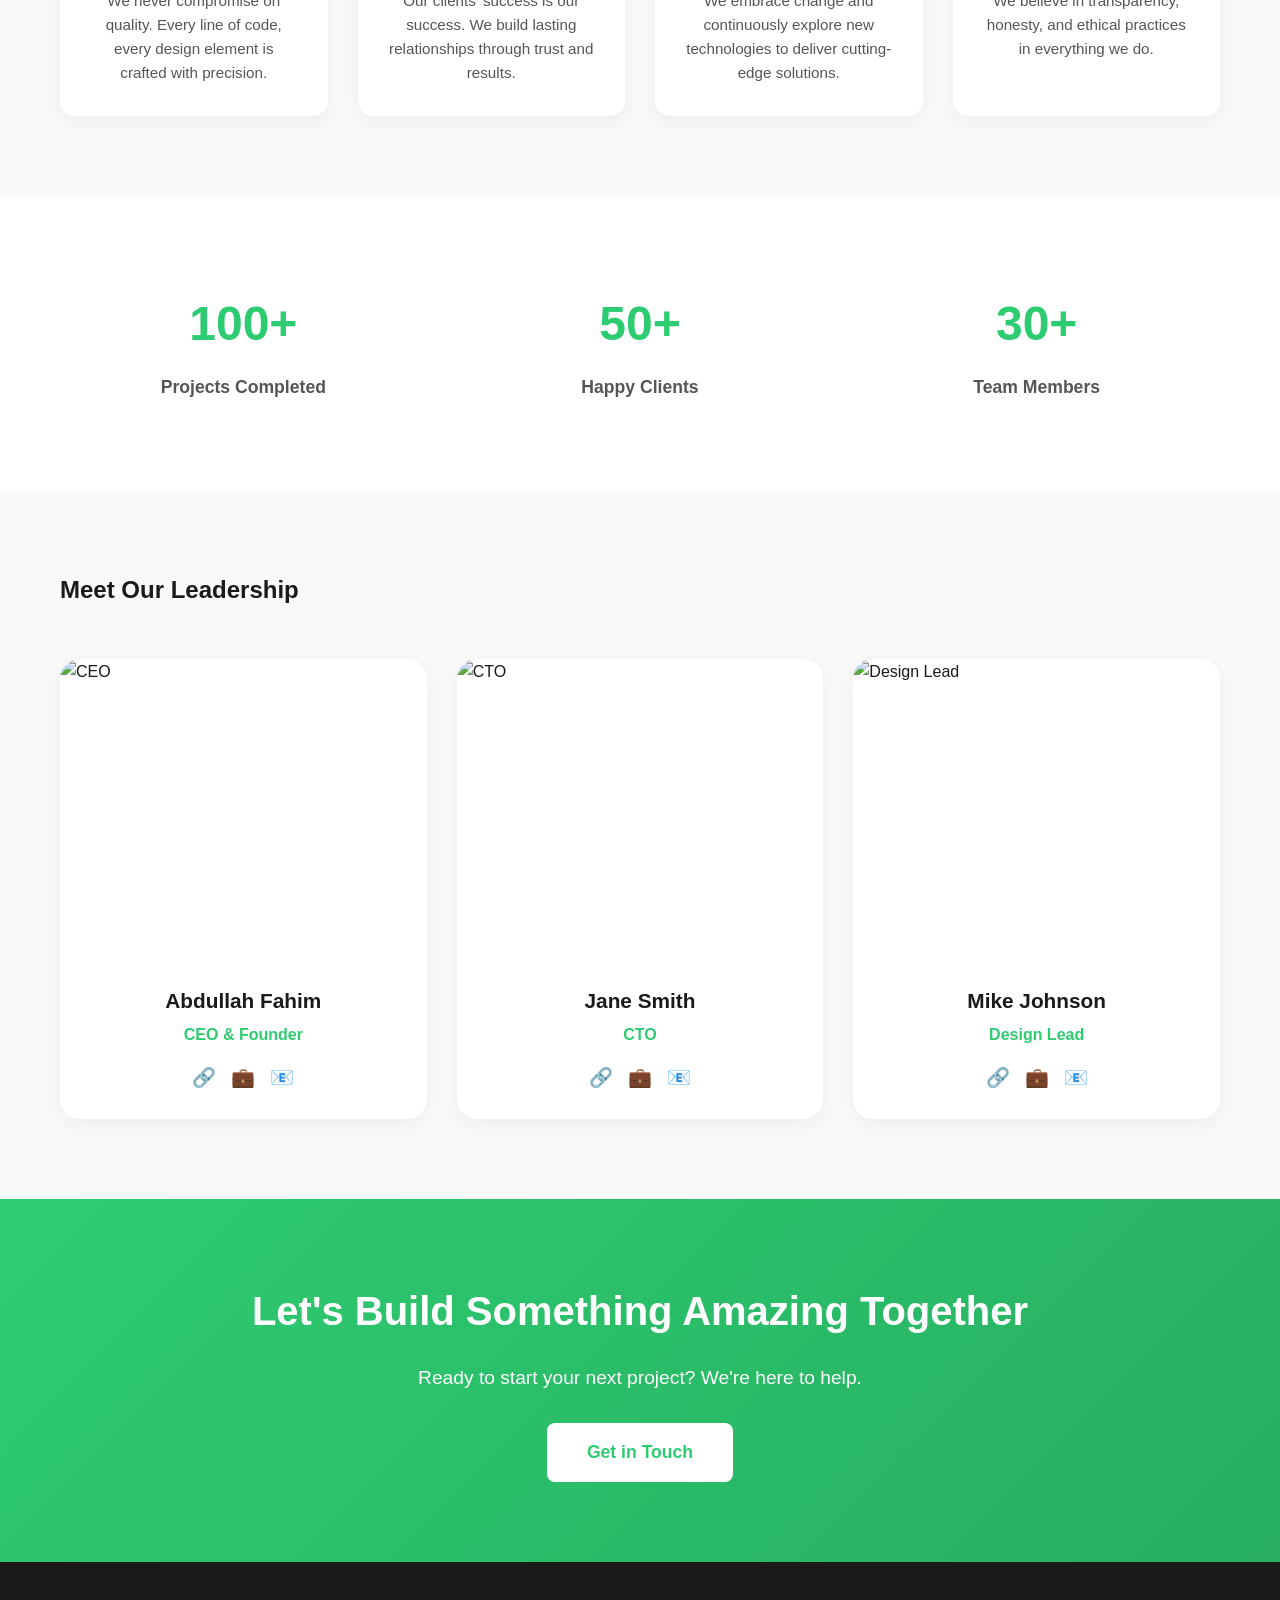
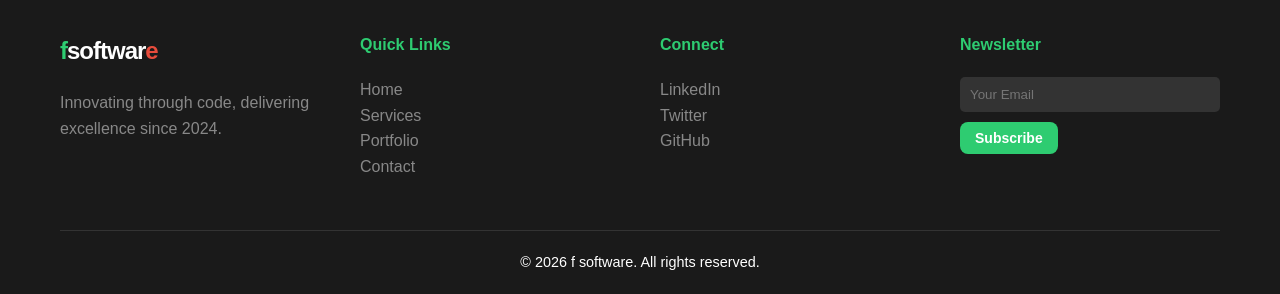
==== commit bc2763b6: "Update CEO information and image in about.html" ====
--- a/about.html
+++ b/about.html
@@ -432,10 +432,10 @@
                 <div class="team-grid">
                     <div class="team-member reveal">
                         <div class="member-image">
-                            <img src="https://images.unsplash.com/photo-1560250097-0b93528c311a?auto=format&fit=crop&w=500&q=80" alt="CEO">
+                            <img src="https://upload.wikimedia.org/wikipedia/commons/thumb/b/b4/Ab_Fahim_Photo.jpg/960px-Ab_Fahim_Photo.jpg?_=20260301183943" alt="CEO">
                         </div>
                         <div class="member-info">
-                            <h4>John Doe</h4>
+                            <h4>Abdullah Fahim</h4>
                             <p>CEO & Founder</p>
                             <div class="member-social">
                                 <a href="#">🔗</a>
